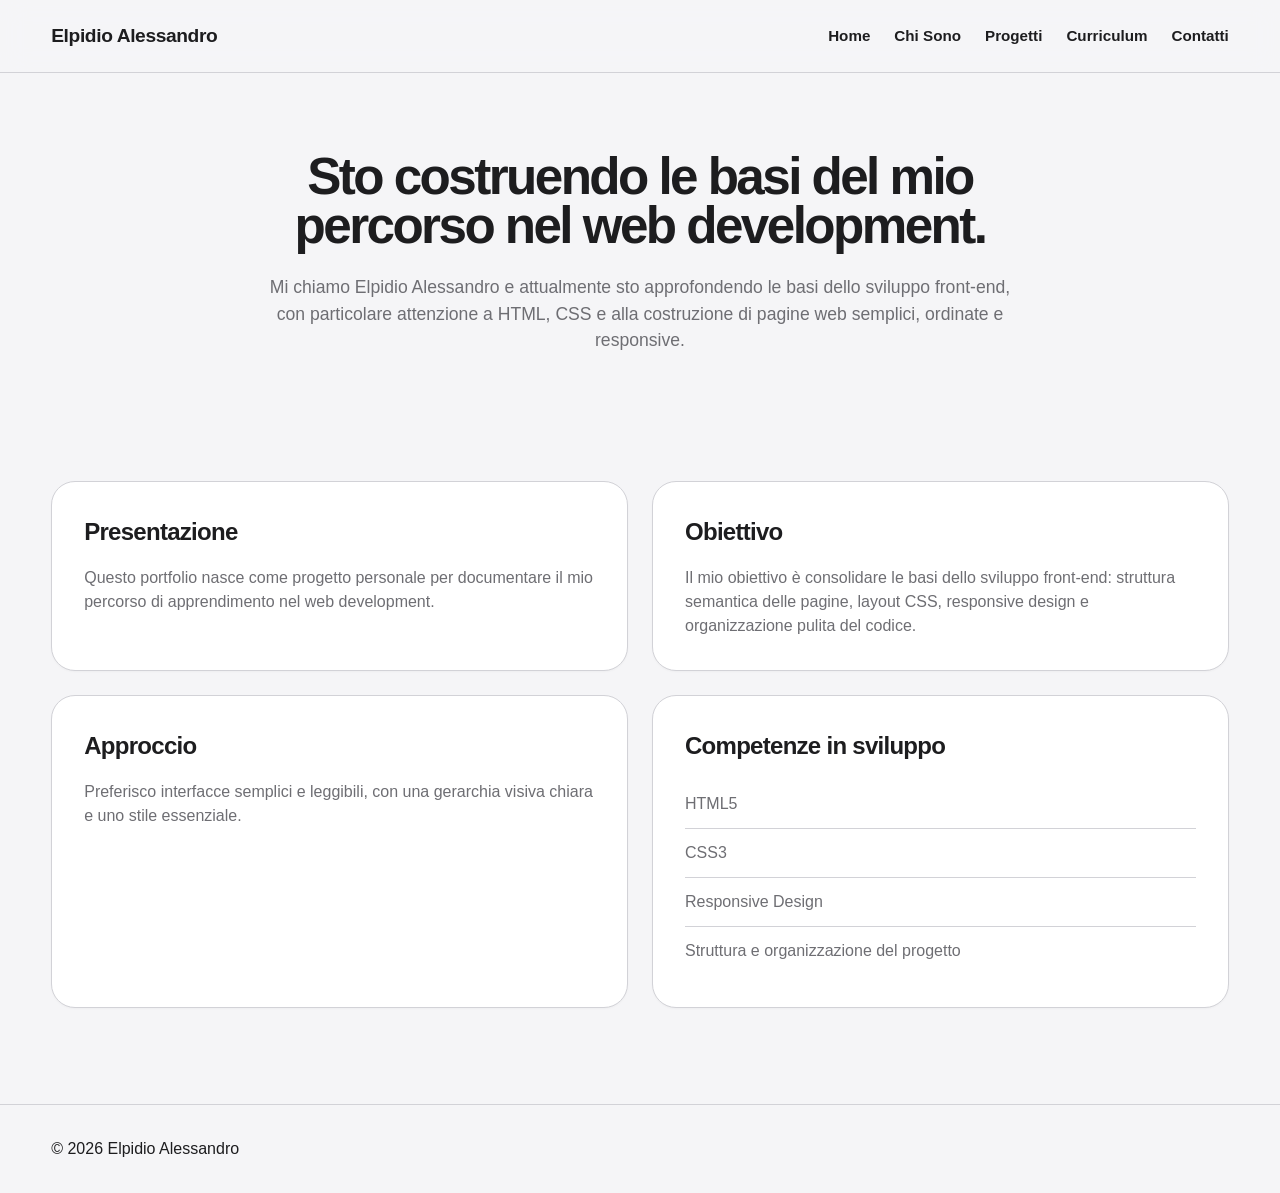
==== chisono/index.html @ 614548ce "lavoro quasi completato" ====
<!DOCTYPE html>
<html lang="it">
<head>
    <meta charset="UTF-8">
    <meta name="viewport" content="width=device-width, initial-scale=1.0">
    <title>Chi Sono | Elpidio Alessandro</title>
    <link rel="stylesheet" href="../assets/css/style.css">
</head>

<body>

    <header class="site-header">
        <div class="container nav">
            <a class="logo" href="../index.html">Elpidio Alessandro</a>

            <nav>
                <ul class="menu">
                    <li><a href="../index.html">Home</a></li>
                    <li><a href="../chisono/index.html">Chi Sono</a></li>
                    <li><a href="../progetti/index.html">Progetti</a></li>
                    <li><a href="../cv/index.html">Curriculum</a></li>
                    <li><a href="../contacts/index.html">Contatti</a></li>
                </ul>
            </nav>
        </div>
    </header>

    <main>
        <section class="cv-hero">
            <div class="container section-intro">
                <h1>Sto costruendo le basi del mio percorso nel web development.</h1>
                <p>
                    Mi chiamo Elpidio Alessandro e attualmente sto approfondendo le basi dello sviluppo front-end,
                    con particolare attenzione a HTML, CSS e alla costruzione
                    di pagine web semplici, ordinate e responsive.
                </p>
            </div>
        </section>

        <section class="light-section">
            <div class="container cv-grid">

                <article class="cv-card">
                    <h2>Presentazione</h2>
                    <p>
                        Questo portfolio nasce come progetto personale
                        per documentare il mio percorso di apprendimento
                        nel web development.
                    </p>
                </article>

                <article class="cv-card">
                    <h2>Obiettivo</h2>
                    <p>
                        Il mio obiettivo è consolidare le basi dello sviluppo front-end:
                        struttura semantica delle pagine, layout CSS,
                        responsive design e organizzazione pulita del codice.
                    </p>
                </article>

                <article class="cv-card">
                    <h2>Approccio</h2>
                    <p>
                        Preferisco interfacce semplici e leggibili,
                        con una gerarchia visiva chiara
                        e uno stile essenziale.
                    </p>
                </article>

                <article class="cv-card">
                    <h2>Competenze in sviluppo</h2>
                    <ul>
                        <li>HTML5</li>
                        <li>CSS3</li>
                        <li>Responsive Design</li>
                        <li>Struttura e organizzazione del progetto</li>
                    </ul>
                </article>

            </div>
        </section>
    </main>

    <footer class="site-footer">
        <div class="container footer-content">
            <p>© 2026 Elpidio Alessandro</p>
        </div>
    </footer>

</body>
</html>
---- assets/css/style.css ----
/* BASE */
* {
    margin: 0;
    padding: 0;
    box-sizing: border-box;
}

:root {
    --bg: #f5f5f7;
    --white: #ffffff;
    --dark: #111111;
    --text: #1d1d1f;
    --muted: #6e6e73;
    --line: #d2d2d7;
    --accent: #0066cc;
    --dark-section: #0f0f10;
    --dark-card: #1b1b1d;
}

html {
    scroll-behavior: smooth;
}

body {
    font-family: -apple-system, BlinkMacSystemFont, "SF Pro Display", "Segoe UI", Arial, sans-serif;
    background: var(--bg);
    color: var(--text);
    line-height: 1.5;
}

a {
    text-decoration: none;
    color: inherit;
}

ul {
    list-style: none;
}

img {
    max-width: 100%;
    display: block;
}

.container {
    width: min(92%, 1200px);
    margin: 0 auto;
}


/* HEADER */
.site-header {
    position: sticky;
    top: 0;
    z-index: 1000;
    background: rgba(245, 245, 247, 0.88);
    backdrop-filter: blur(14px);
    border-bottom: 1px solid var(--line);
}

.nav {
    min-height: 72px;
    display: flex;
    align-items: center;
    justify-content: space-between;
    gap: 1rem;
}

.logo {
    font-size: 1.2rem;
    font-weight: 700;
    letter-spacing: -0.02em;
}

.menu {
    display: flex;
    align-items: center;
    gap: 1.5rem;
}

.menu a {
    font-size: 0.95rem;
    font-weight: 600;
}

.menu a.active {
    color: var(--accent);
}


/* HERO */
.hero-main {
    min-height: calc(100vh - 72px);
    display: flex;
    align-items: center;
    text-align: center;
    padding: 5rem 0;
}

.hero-small,
.cv-hero,
.page-hero {
    padding: 5rem 0 2rem;
    text-align: center;
}

.hero-content {
    max-width: 920px;
    margin: 0 auto;
}

.hero-label,
.section-label {
    color: var(--accent);
    font-size: 1rem;
    font-weight: 700;
    margin-bottom: 1rem;
}

.hero-main h1 {
    font-size: clamp(2.5rem, 6vw, 5.5rem);
    line-height: 0.95;
    letter-spacing: -0.05em;
    margin-bottom: 1.5rem;
    font-weight: 700;
}

.cv-hero h1,
.hero-small h1,
.page-hero h1,
.section-intro h1 {
    font-size: clamp(2rem, 4vw, 4rem);
    line-height: 0.95;
    letter-spacing: -0.05em;
    margin-bottom: 1.5rem;
    font-weight: 700; 
}

.hero-text,
.section-intro p {
    max-width: 760px;
    margin: 0 auto;
    font-size: clamp(1.05rem, 2vw, 1.35rem);
    color: var(--muted);
}

.hero-buttons {
    margin-top: 2rem;
    display: flex;
    justify-content: center;
    gap: 1rem;
    flex-wrap: wrap;
}


/* BUTTONS */
.btn {
    display: inline-block;
    padding: 0.95rem 1.4rem;
    border-radius: 999px;
    font-weight: 600;
    transition: 0.2s ease;
    border: 1px solid transparent;
    cursor: pointer;
    font: inherit;
}

.btn-primary {
    background: var(--accent);
    color: var(--white);
}

.btn-secondary {
    background: transparent;
    color: var(--accent);
    border-color: var(--accent);
}

.btn:hover {
    transform: translateY(-1px);
}


/* SECTIONS / GLOBAL BLOCKS */
.light-section {
    padding: 6rem 0;
    background: var(--bg);
}

.dark-section {
    padding: 6rem 0;
    background: var(--dark-section);
    color: var(--white);
}

.section-intro {
    text-align: center;
    max-width: 840px;
    margin: 0 auto;
}

.section-intro h2 {
    font-size: clamp(2rem, 5vw, 4rem);
    line-height: 1.05;
    letter-spacing: -0.04em;
    margin-bottom: 1rem;
}

.section-intro p {
    font-size: 1.1rem;
    color: var(--muted);
}

.section-intro-dark p {
    color: #a1a1a6;
}


/* HOME */
.cards-grid {
    margin-top: 3rem;
    display: grid;
    grid-template-columns: repeat(3, 1fr);
    gap: 1.25rem;
}

.info-card {
    background: var(--dark-card);
    border: 1px solid #2b2b2f;
    border-radius: 24px;
    padding: 2rem;
    min-height: 220px;
}

.info-card h3 {
    font-size: 1.5rem;
    margin-bottom: 0.8rem;
    letter-spacing: -0.03em;
}

.info-card p {
    color: #c7c7cc;
    font-size: 1rem;
}

.project-list {
    margin-top: 2.5rem;
    display: grid;
    grid-template-columns: repeat(3, 1fr);
    gap: 1.25rem;
}

.project-block {
    background: var(--white);
    border: 1px solid var(--line);
    border-radius: 24px;
    padding: 2rem;
    min-height: 220px;
}

.project-block h3 {
    font-size: 1.8rem;
    margin-bottom: 0.8rem;
    letter-spacing: -0.03em;
}

.project-block p {
    color: var(--muted);
    font-size: 1rem;
}


/* CHI SONO */
.about-section {
    padding: 2rem 0 5rem;
}

.about-grid {
    display: grid;
    grid-template-columns: repeat(2, 1fr);
    gap: 1.5rem;
}

.about-card {
    background: var(--white);
    border: 1px solid var(--line);
    border-radius: 24px;
    padding: 2rem;
    box-shadow: 0 1px 2px rgba(0, 0, 0, 0.03);
}

.about-card h2 {
    font-size: 1.6rem;
    margin-bottom: 1rem;
    letter-spacing: -0.03em;
}

.about-card p {
    color: var(--muted);
    margin-bottom: 1rem;
}

.about-card p:last-child {
    margin-bottom: 0;
}

.skills-section {
    padding: 5rem 0;
}


/* PROGETTI */
.projects-section {
    padding: 2rem 0 5rem;
}

.project-list-vertical {
    display: flex;
    flex-direction: column;
    gap: 1.5rem;
}

.project-card {
    background: var(--white);
    border: 1px solid var(--line);
    border-radius: 24px;
    padding: 2rem;
    box-shadow: 0 1px 2px rgba(0, 0, 0, 0.03);
}

.project-card h2 {
    font-size: 1.6rem;
    margin-bottom: 1rem;
    letter-spacing: -0.03em;
}

.project-card p {
    color: var(--muted);
    margin-bottom: 1rem;
}

.project-card p:last-child {
    margin-bottom: 0;
}


/* CV */
.cv-grid {
    display: grid;
    grid-template-columns: repeat(2, 1fr);
    gap: 1.5rem;
    margin-top: 0;
}

.cv-card {
    background: var(--white);
    border: 1px solid var(--line);
    border-radius: 24px;
    padding: 2rem;
    box-shadow: 0 1px 2px rgba(0, 0, 0, 0.03);
}

.cv-card h2 {
    font-size: 1.5rem;
    margin-bottom: 1rem;
    letter-spacing: -0.03em;
}

.cv-card p {
    color: var(--muted);
    font-size: 1rem;
}

.cv-card ul {
    list-style: none;
    padding: 0;
    margin: 0;
}

.cv-card li {
    padding: 0.75rem 0;
    border-bottom: 1px solid var(--line);
    color: var(--muted);
}

.cv-card li:last-child {
    border-bottom: none;
}


/* CONTACTS */
.contact-section {
    padding: 2rem 0 6rem;
}

.contact-grid {
    display: grid;
    grid-template-columns: 1fr;
    gap: 1.5rem;
    max-width: 700px;
    margin: 0 auto;
}

.contact-card,
.form-card {
    background: var(--white);
    border: 1px solid var(--line);
    border-radius: 24px;
    padding: 2rem;
    box-shadow: 0 1px 2px rgba(0, 0, 0, 0.03);
}

.contact-card h2,
.form-card h2 {
    font-size: 1.5rem;
    margin-bottom: 1rem;
    letter-spacing: -0.03em;
}

.contact-card p,
.form-card p {
    color: var(--muted);
}

.contact-actions {
    display: flex;
    gap: 1rem;
    flex-wrap: wrap;
    margin-top: 1.5rem;
}

.contact-form {
    display: flex;
    flex-direction: column;
    gap: 1rem;
}

.form-row {
    display: flex;
    flex-direction: column;
    gap: 0.45rem;
}

.contact-form label {
    font-size: 0.95rem;
    font-weight: 600;
}

.contact-form input,
.contact-form textarea {
    width: 100%;
    padding: 1rem;
    border: 1px solid var(--line);
    border-radius: 16px;
    background: #fff;
    color: var(--text);
    font: inherit;
}

.contact-form textarea {
    resize: vertical;
    min-height: 140px;
}

.contact-form input:focus,
.contact-form textarea:focus {
    outline: none;
    border-color: var(--accent);
    box-shadow: 0 0 0 4px rgba(0, 102, 204, 0.12);
}

.form-submit {
    margin-top: 0.5rem;
}


/* FOOTER */
.site-footer {
    border-top: 1px solid var(--line);
    background: var(--bg);
    padding: 2rem 0;
}

.footer-content {
    display: flex;
    justify-content: space-between;
    align-items: center;
    gap: 1rem;
    flex-wrap: wrap;
}

.footer-links {
    display: flex;
    gap: 1rem;
}

::selection {
background: #0066cc;
color: white;
}


/* RESPONSIVE */
@media (max-width: 900px) {
    .cards-grid,
    .project-list,
    .about-grid,
    .cv-grid,
    .contact-grid {
        grid-template-columns: 1fr;
    }

    .info-card,
    .project-block {
        min-height: auto;
    }
}

@media (max-width: 768px) {
    .nav {
        flex-direction: column;
        justify-content: center;
        padding: 1rem 0;
    }

    .menu {
        flex-wrap: wrap;
        justify-content: center;
        gap: 1rem;
    }

    .hero-main {
        min-height: auto;
        padding: 5rem 0 4rem;
    }

    .section-intro p,
    .hero-text {
        font-size: 1rem;
    }

    .footer-content {
        flex-direction: column;
        text-align: center;
    }
}
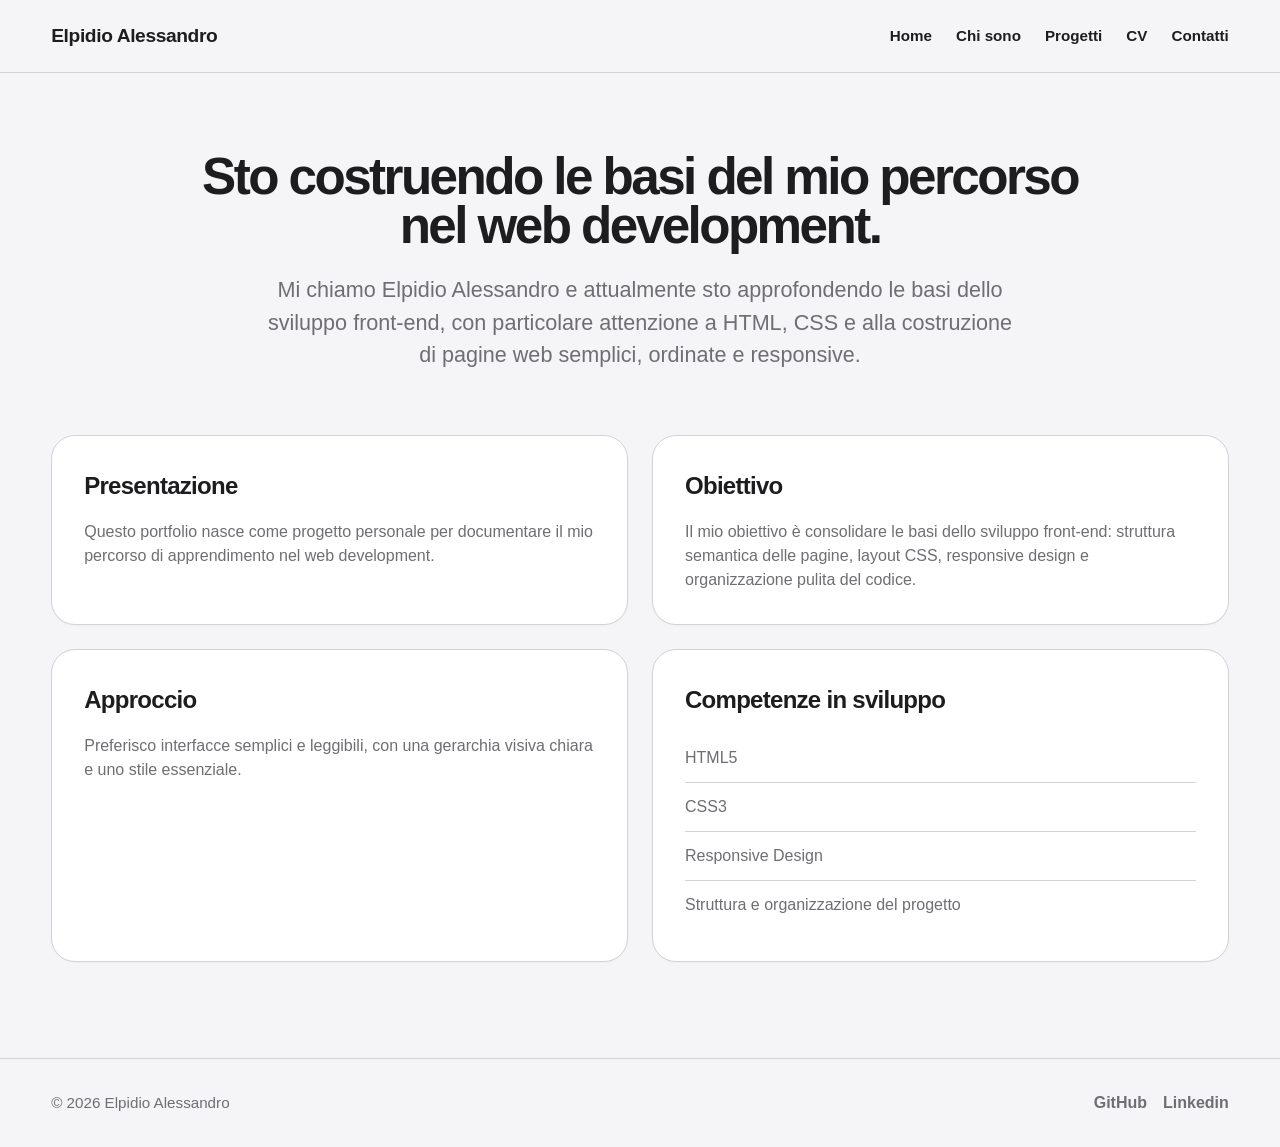
==== commit 0c19ee00: "progetto finito" ====
--- a/chisono/index.html
+++ b/chisono/index.html
@@ -5,20 +5,22 @@
     <meta name="viewport" content="width=device-width, initial-scale=1.0">
     <title>Chi Sono | Elpidio Alessandro</title>
     <link rel="stylesheet" href="../assets/css/style.css">
+    <link rel="icon" href="../assets/img/favicon.ico">
 </head>
+<body>
+    <header class="site-header">
+        <div class="container header-inner">
+            <a href="../index.html" class="brand">Elpidio Alessandro</a>
 
-<body>
+            <input type="checkbox" id="menu-toggle" class="menu-toggle">
+            <label for="menu-toggle" class="menu-button">Menu</label>
 
-    <header class="site-header">
-        <div class="container nav">
-            <a class="logo" href="../index.html">Elpidio Alessandro</a>
-
-            <nav>
+            <nav class="site-nav">
                 <ul class="menu">
                     <li><a href="../index.html">Home</a></li>
-                    <li><a href="../chisono/index.html">Chi Sono</a></li>
+                    <li><a href="../chisono/index.html">Chi sono</a></li>
                     <li><a href="../progetti/index.html">Progetti</a></li>
-                    <li><a href="../cv/index.html">Curriculum</a></li>
+                    <li><a href="../cv/index.html">CV</a></li>
                     <li><a href="../contacts/index.html">Contatti</a></li>
                 </ul>
             </nav>
@@ -39,7 +41,6 @@
 
         <section class="light-section">
             <div class="container cv-grid">
-
                 <article class="cv-card">
                     <h2>Presentazione</h2>
                     <p>
@@ -76,7 +77,6 @@
                         <li>Struttura e organizzazione del progetto</li>
                     </ul>
                 </article>
-
             </div>
         </section>
     </main>
@@ -84,8 +84,10 @@
     <footer class="site-footer">
         <div class="container footer-content">
             <p>© 2026 Elpidio Alessandro</p>
+        <div class="footer-links">
+            <a href="https://github.com/elpidioalessandro" target="_blank" rel="noopener noreferrer">GitHub</a>
+            <a href="https://www.linkedin.com/in/elpidio-alessandro-moretti" target="_blank" rel="noopener noreferrer">Linkedin</a>
         </div>
     </footer>
-
 </body>
 </html>
--- a/assets/css/style.css
+++ b/assets/css/style.css
@@ -1,4 +1,3 @@
-/* BASE */
 * {
     margin: 0;
     padding: 0;
@@ -8,13 +7,10 @@
 :root {
     --bg: #f5f5f7;
     --white: #ffffff;
-    --dark: #111111;
     --text: #1d1d1f;
     --muted: #6e6e73;
     --line: #d2d2d7;
     --accent: #0066cc;
-    --dark-section: #0f0f10;
-    --dark-card: #1b1b1d;
 }
 
 html {
@@ -29,8 +25,8 @@
 }
 
 a {
+    color: inherit;
     text-decoration: none;
-    color: inherit;
 }
 
 ul {
@@ -38,8 +34,13 @@
 }
 
 img {
+    display: block;
     max-width: 100%;
-    display: block;
+}
+
+::selection {
+    background: var(--accent);
+    color: var(--white);
 }
 
 .container {
@@ -47,8 +48,6 @@
     margin: 0 auto;
 }
 
-
-/* HEADER */
 .site-header {
     position: sticky;
     top: 0;
@@ -58,20 +57,24 @@
     border-bottom: 1px solid var(--line);
 }
 
-.nav {
-    min-height: 72px;
+.header-inner {
     display: flex;
     align-items: center;
     justify-content: space-between;
     gap: 1rem;
-}
-
-.logo {
+    min-height: 72px;
+}
+
+.brand {
     font-size: 1.2rem;
     font-weight: 700;
     letter-spacing: -0.02em;
 }
 
+.site-nav {
+    margin-left: auto;
+}
+
 .menu {
     display: flex;
     align-items: center;
@@ -81,59 +84,69 @@
 .menu a {
     font-size: 0.95rem;
     font-weight: 600;
-}
-
+    transition: color 0.2s ease;
+}
+
+.menu a:hover,
 .menu a.active {
     color: var(--accent);
 }
 
-
-/* HERO */
+.menu-toggle {
+    display: none;
+}
+
+.menu-button {
+    display: none;
+    padding: 0.6rem 1rem;
+    border: 1px solid var(--line);
+    border-radius: 999px;
+    background: var(--white);
+    color: var(--text);
+    font-size: 0.9rem;
+    font-weight: 600;
+    cursor: pointer;
+    transition: background 0.2s ease, border-color 0.2s ease, transform 0.2s ease;
+}
+
+.menu-button:hover {
+    background: #f0f0f2;
+    border-color: #c4c4ca;
+}
+
 .hero-main {
+    display: flex;
+    align-items: center;
     min-height: calc(100vh - 72px);
-    display: flex;
-    align-items: center;
+    padding: 5rem 0;
     text-align: center;
-    padding: 5rem 0;
-}
-
-.hero-small,
-.cv-hero,
-.page-hero {
+}
+
+.cv-hero {
     padding: 5rem 0 2rem;
     text-align: center;
 }
 
-.hero-content {
+.hero-content,
+.section-intro {
     max-width: 920px;
     margin: 0 auto;
 }
 
-.hero-label,
-.section-label {
-    color: var(--accent);
-    font-size: 1rem;
-    font-weight: 700;
-    margin-bottom: 1rem;
-}
-
 .hero-main h1 {
+    margin-bottom: 1.5rem;
     font-size: clamp(2.5rem, 6vw, 5.5rem);
     line-height: 0.95;
     letter-spacing: -0.05em;
+    font-weight: 700;
+}
+
+.section-intro h1 {
     margin-bottom: 1.5rem;
-    font-weight: 700;
-}
-
-.cv-hero h1,
-.hero-small h1,
-.page-hero h1,
-.section-intro h1 {
     font-size: clamp(2rem, 4vw, 4rem);
     line-height: 0.95;
     letter-spacing: -0.05em;
-    margin-bottom: 1.5rem;
-    font-weight: 700; 
+    font-weight: 700;
 }
 
 .hero-text,
@@ -144,294 +157,139 @@
     color: var(--muted);
 }
 
+.hero-buttons,
+.project-links,
+.footer-links {
+    display: flex;
+    flex-wrap: wrap;
+    gap: 1rem;
+}
+
 .hero-buttons {
+    justify-content: center;
     margin-top: 2rem;
-    display: flex;
-    justify-content: center;
-    gap: 1rem;
-    flex-wrap: wrap;
-}
-
-
-/* BUTTONS */
+}
+
 .btn {
     display: inline-block;
     padding: 0.95rem 1.4rem;
+    border: 1px solid transparent;
     border-radius: 999px;
-    font-weight: 600;
-    transition: 0.2s ease;
-    border: 1px solid transparent;
     cursor: pointer;
     font: inherit;
-}
-
-.btn-primary {
-    background: var(--accent);
-    color: var(--white);
-}
-
-.btn-secondary {
-    background: transparent;
-    color: var(--accent);
-    border-color: var(--accent);
+    font-weight: 600;
+    transition: transform 0.2s ease, box-shadow 0.2s ease, background 0.2s ease, color 0.2s ease,
+        border-color 0.2s ease;
 }
 
 .btn:hover {
     transform: translateY(-1px);
-}
-
-
-/* SECTIONS / GLOBAL BLOCKS */
-.light-section {
-    padding: 6rem 0;
-    background: var(--bg);
-}
-
-.dark-section {
-    padding: 6rem 0;
-    background: var(--dark-section);
-    color: var(--white);
-}
-
-.section-intro {
-    text-align: center;
-    max-width: 840px;
-    margin: 0 auto;
-}
-
-.section-intro h2 {
-    font-size: clamp(2rem, 5vw, 4rem);
-    line-height: 1.05;
-    letter-spacing: -0.04em;
-    margin-bottom: 1rem;
-}
-
-.section-intro p {
-    font-size: 1.1rem;
-    color: var(--muted);
-}
-
-.section-intro-dark p {
-    color: #a1a1a6;
-}
-
-
-/* HOME */
-.cards-grid {
-    margin-top: 3rem;
-    display: grid;
-    grid-template-columns: repeat(3, 1fr);
-    gap: 1.25rem;
-}
-
-.info-card {
-    background: var(--dark-card);
-    border: 1px solid #2b2b2f;
-    border-radius: 24px;
-    padding: 2rem;
-    min-height: 220px;
-}
-
-.info-card h3 {
-    font-size: 1.5rem;
-    margin-bottom: 0.8rem;
-    letter-spacing: -0.03em;
-}
-
-.info-card p {
-    color: #c7c7cc;
-    font-size: 1rem;
-}
-
-.project-list {
-    margin-top: 2.5rem;
-    display: grid;
-    grid-template-columns: repeat(3, 1fr);
-    gap: 1.25rem;
-}
-
-.project-block {
-    background: var(--white);
-    border: 1px solid var(--line);
-    border-radius: 24px;
-    padding: 2rem;
-    min-height: 220px;
-}
-
-.project-block h3 {
-    font-size: 1.8rem;
-    margin-bottom: 0.8rem;
-    letter-spacing: -0.03em;
-}
-
-.project-block p {
-    color: var(--muted);
-    font-size: 1rem;
-}
-
-
-/* CHI SONO */
-.about-section {
-    padding: 2rem 0 5rem;
-}
-
-.about-grid {
-    display: grid;
-    grid-template-columns: repeat(2, 1fr);
-    gap: 1.5rem;
-}
-
-.about-card {
-    background: var(--white);
-    border: 1px solid var(--line);
-    border-radius: 24px;
-    padding: 2rem;
-    box-shadow: 0 1px 2px rgba(0, 0, 0, 0.03);
-}
-
-.about-card h2 {
-    font-size: 1.6rem;
-    margin-bottom: 1rem;
-    letter-spacing: -0.03em;
-}
-
-.about-card p {
-    color: var(--muted);
-    margin-bottom: 1rem;
-}
-
-.about-card p:last-child {
-    margin-bottom: 0;
-}
-
-.skills-section {
-    padding: 5rem 0;
-}
-
-
-/* PROGETTI */
-.projects-section {
-    padding: 2rem 0 5rem;
-}
-
-.project-list-vertical {
-    display: flex;
-    flex-direction: column;
-    gap: 1.5rem;
-}
-
-.project-card {
-    background: var(--white);
-    border: 1px solid var(--line);
-    border-radius: 24px;
-    padding: 2rem;
-    box-shadow: 0 1px 2px rgba(0, 0, 0, 0.03);
-}
-
-.project-card h2 {
-    font-size: 1.6rem;
-    margin-bottom: 1rem;
-    letter-spacing: -0.03em;
-}
-
-.project-card p {
-    color: var(--muted);
-    margin-bottom: 1rem;
-}
-
-.project-card p:last-child {
-    margin-bottom: 0;
-}
-
-
-/* CV */
+    box-shadow: 0 8px 24px rgba(0, 0, 0, 0.08);
+}
+
+.btn-secondary:hover {
+    background: rgba(0, 102, 204, 0.06);
+}
+
+.light-section,
+.projects-section,
+.contact-section {
+    padding: 2rem 0 6rem;
+}
+
 .cv-grid {
     display: grid;
     grid-template-columns: repeat(2, 1fr);
     gap: 1.5rem;
-    margin-top: 0;
-}
-
-.cv-card {
-    background: var(--white);
+}
+
+.cv-card,
+.project-card,
+.form-card {
+    padding: 2rem;
     border: 1px solid var(--line);
     border-radius: 24px;
-    padding: 2rem;
+    background: var(--white);
     box-shadow: 0 1px 2px rgba(0, 0, 0, 0.03);
 }
 
-.cv-card h2 {
+.cv-card h2,
+.project-card h2,
+.form-card h2 {
+    margin-bottom: 1rem;
     font-size: 1.5rem;
-    margin-bottom: 1rem;
     letter-spacing: -0.03em;
 }
 
-.cv-card p {
+.cv-card p,
+.cv-card li,
+.project-card p,
+.form-card p,
+.form-note,
+.checkbox-row label {
     color: var(--muted);
-    font-size: 1rem;
 }
 
 .cv-card ul {
-    list-style: none;
+    margin: 0;
     padding: 0;
-    margin: 0;
 }
 
 .cv-card li {
     padding: 0.75rem 0;
     border-bottom: 1px solid var(--line);
-    color: var(--muted);
 }
 
 .cv-card li:last-child {
-    border-bottom: none;
-}
-
-
-/* CONTACTS */
-.contact-section {
-    padding: 2rem 0 6rem;
+    border-bottom: 0;
+}
+
+.project-list-vertical {
+    display: flex;
+    flex-direction: column;
+    gap: 1.5rem;
+}
+
+.project-card p {
+    margin-bottom: 1rem;
+}
+
+.project-card p:last-of-type {
+    margin-bottom: 0;
+}
+
+.project-tech {
+    display: flex;
+    flex-wrap: wrap;
+    gap: 0.6rem;
+    margin-top: 1.5rem;
+}
+
+.project-tech li {
+    padding: 0.5rem 0.8rem;
+    border: 1px solid #dbe7f5;
+    border-radius: 999px;
+    background: #f0f4fa;
+    color: #245a96;
+    font-size: 0.9rem;
+    font-weight: 600;
+}
+
+.project-links {
+    margin-top: 1.75rem;
 }
 
 .contact-grid {
-    display: grid;
-    grid-template-columns: 1fr;
-    gap: 1.5rem;
     max-width: 700px;
     margin: 0 auto;
 }
 
-.contact-card,
-.form-card {
-    background: var(--white);
-    border: 1px solid var(--line);
-    border-radius: 24px;
-    padding: 2rem;
-    box-shadow: 0 1px 2px rgba(0, 0, 0, 0.03);
-}
-
-.contact-card h2,
-.form-card h2 {
-    font-size: 1.5rem;
-    margin-bottom: 1rem;
-    letter-spacing: -0.03em;
-}
-
-.contact-card p,
-.form-card p {
-    color: var(--muted);
-}
-
-.contact-actions {
-    display: flex;
-    gap: 1rem;
-    flex-wrap: wrap;
-    margin-top: 1.5rem;
+.form-intro {
+    margin-bottom: 1.5rem;
 }
 
 .contact-form {
-    display: flex;
-    flex-direction: column;
+    display: grid;
     gap: 1rem;
 }
 
@@ -452,14 +310,20 @@
     padding: 1rem;
     border: 1px solid var(--line);
     border-radius: 16px;
-    background: #fff;
+    background: var(--white);
     color: var(--text);
     font: inherit;
-}
-
-.contact-form textarea {
-    resize: vertical;
-    min-height: 140px;
+    transition: border-color 0.2s ease, box-shadow 0.2s ease;
+}
+
+.contact-form input::placeholder,
+.contact-form textarea::placeholder {
+    color: #8e8e93;
+}
+
+.contact-form input:hover,
+.contact-form textarea:hover {
+    border-color: #b8b8be;
 }
 
 .contact-form input:focus,
@@ -469,78 +333,116 @@
     box-shadow: 0 0 0 4px rgba(0, 102, 204, 0.12);
 }
 
-.form-submit {
-    margin-top: 0.5rem;
-}
-
-
-/* FOOTER */
+.contact-form textarea {
+    min-height: 140px;
+    resize: vertical;
+}
+
+.checkbox-row {
+    flex-direction: row;
+    align-items: flex-start;
+    gap: 0.75rem;
+    margin-top: 0.25rem;
+}
+
+.checkbox-row input {
+    width: 18px;
+    height: 18px;
+    margin-top: 0.2rem;
+    flex-shrink: 0;
+}
+
+.checkbox-row label {
+    font-size: 0.92rem;
+    font-weight: 500;
+    line-height: 1.5;
+}
+
+.form-note {
+    margin-top: -0.25rem;
+    font-size: 0.9rem;
+}
+
+.form-submit .btn {
+    width: 100%;
+}
+
 .site-footer {
+    padding: 2rem 0;
     border-top: 1px solid var(--line);
     background: var(--bg);
-    padding: 2rem 0;
 }
 
 .footer-content {
     display: flex;
+    align-items: center;
     justify-content: space-between;
-    align-items: center;
     gap: 1rem;
     flex-wrap: wrap;
 }
 
-.footer-links {
-    display: flex;
-    gap: 1rem;
-}
-
-::selection {
-background: #0066cc;
-color: white;
-}
-
-
-/* RESPONSIVE */
+.footer-content p {
+    color: var(--muted);
+    font-size: 0.95rem;
+}
+
+.footer-links a {
+    color: var(--muted);
+    font-weight: 600;
+    transition: color 0.2s ease, transform 0.2s ease;
+}
+
+.footer-links a:hover {
+    color: var(--accent);
+    transform: translateY(-1px);
+}
+
 @media (max-width: 900px) {
-    .cards-grid,
-    .project-list,
-    .about-grid,
-    .cv-grid,
-    .contact-grid {
+    .cv-grid {
         grid-template-columns: 1fr;
     }
 
-    .info-card,
-    .project-block {
-        min-height: auto;
+    .cv-card,
+    .project-card,
+    .form-card {
+        transition: transform 0.2s ease, box-shadow 0.2s ease, border-color 0.2s ease;
+    }
+
+    .cv-card:hover,
+    .project-card:hover,
+    .form-card:hover {
+        transform: translateY(-4px);
+        box-shadow: 0 14px 30px rgba(0, 0, 0, 0.06);
+        border-color: #c6c6cc;
     }
 }
 
 @media (max-width: 768px) {
-    .nav {
+    .header-inner {
+        flex-wrap: wrap;
+        justify-content: space-between;
+        padding: 1rem 0;
+    }
+
+    .menu-button {
+        display: inline-flex;
+    }
+
+    .site-nav {
+        display: none;
+        width: 100%;
+        margin-left: 0;
+    }
+
+    .menu {
         flex-direction: column;
-        justify-content: center;
-        padding: 1rem 0;
-    }
-
-    .menu {
-        flex-wrap: wrap;
-        justify-content: center;
+        align-items: flex-start;
+        width: 100%;
         gap: 1rem;
-    }
-
-    .hero-main {
-        min-height: auto;
-        padding: 5rem 0 4rem;
-    }
-
-    .section-intro p,
-    .hero-text {
-        font-size: 1rem;
-    }
-
-    .footer-content {
-        flex-direction: column;
-        text-align: center;
+        padding-top: 1rem;
+    }
+
+    .menu-toggle:checked + .menu-button + .site-nav {
+        display: block;
     }
 }
